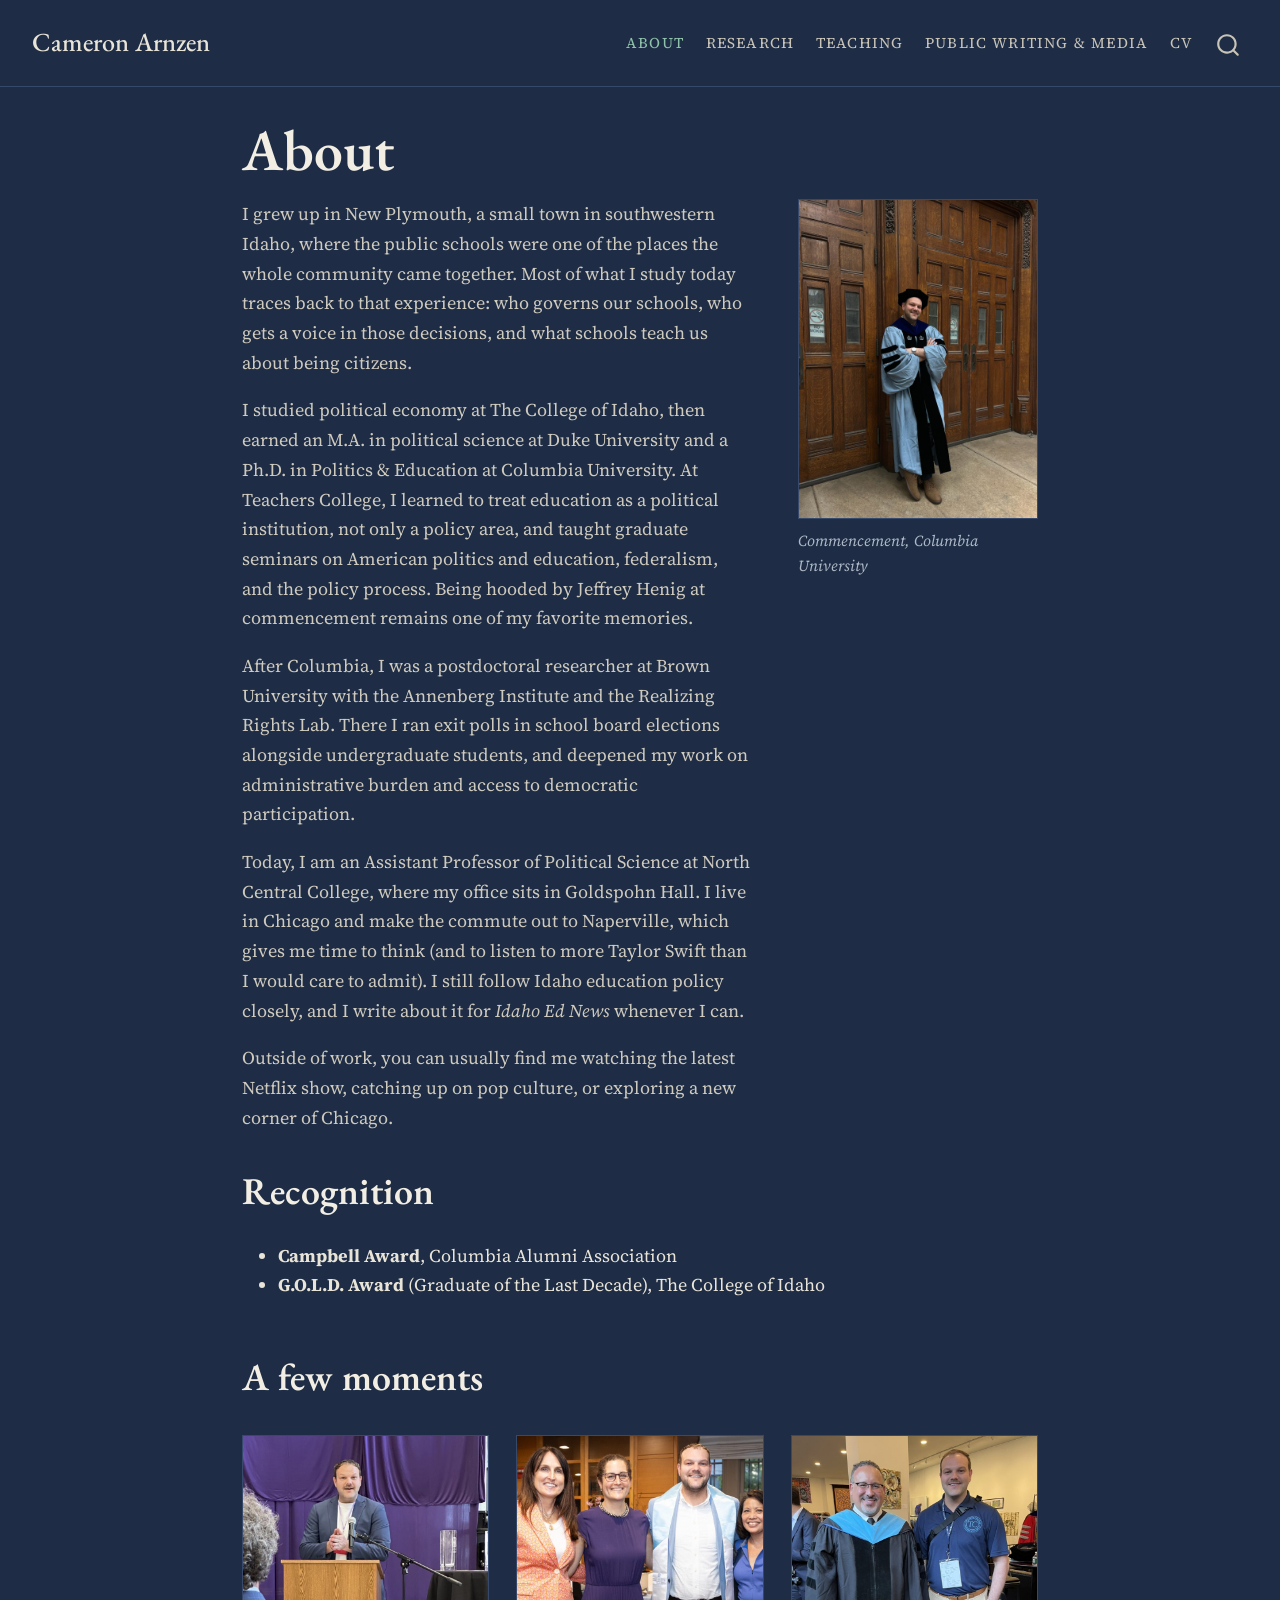
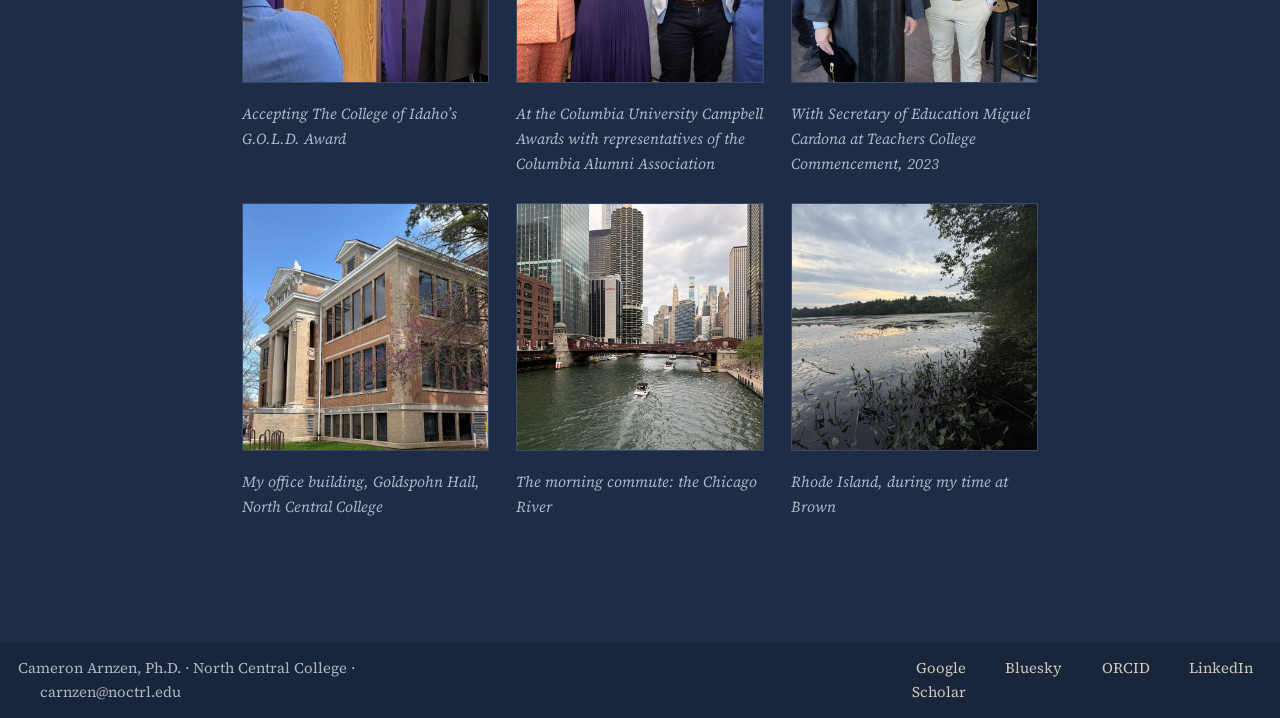
==== docs/about.html @ 1bf6b6a2 "Move photo update into place" ====
<!DOCTYPE html>
<html xmlns="http://www.w3.org/1999/xhtml" lang="en" xml:lang="en"><head>

<meta charset="utf-8">
<meta name="generator" content="quarto-1.10.20">

<meta name="viewport" content="width=device-width, initial-scale=1.0, user-scalable=yes">


<title>About – Cameron Arnzen</title>
<style>
/* Default styles provided by pandoc.
** See https://pandoc.org/MANUAL.html#variables-for-html for config info.
*/
span.smallcaps{font-variant: small-caps;}
div.columns{display: flex; gap: 1.5em;}
div.column{flex: auto;}
@media screen {
div.columns{gap: min(4vw, 1.5em);}
div.column{overflow-x: auto;}
}
div.hanging-indent{margin-left: 1.5em; text-indent: -1.5em;}
ul.task-list{list-style: none;}
ul.task-list li input[type="checkbox"] {
  width: 0.8em;
  margin: 0 0.8em 0.2em -1em; /* quarto-specific, see https://github.com/quarto-dev/quarto-cli/issues/4556 */ 
  vertical-align: middle;
}
</style>


<script src="site_libs/quarto-nav/quarto-nav.js"></script>
<script src="site_libs/quarto-nav/headroom.min.js"></script>
<script src="site_libs/clipboard/clipboard.min.js"></script>
<script src="site_libs/quarto-search/autocomplete.umd.js"></script>
<script src="site_libs/quarto-search/fuse.min.js"></script>
<script src="site_libs/quarto-search/quarto-search.js"></script>
<meta name="quarto:offset" content="./">
<link href="./images/headshot.jpg" rel="icon" type="image/jpeg">
<script src="site_libs/quarto-html/quarto.js" type="module"></script>
<script src="site_libs/quarto-html/tabsets/tabsets.js" type="module"></script>
<script src="site_libs/quarto-html/popper.min.js"></script>
<script src="site_libs/quarto-html/tippy.umd.min.js"></script>
<script src="site_libs/quarto-html/anchor.min.js"></script>
<link href="site_libs/quarto-html/tippy.css" rel="stylesheet">
<link href="site_libs/quarto-html/quarto-syntax-highlighting-dark-0ae969d3293726db143f6e9eb89af930.css" rel="stylesheet" id="quarto-text-highlighting-styles">
<script src="site_libs/bootstrap/bootstrap.min.js"></script>
<link href="site_libs/bootstrap/bootstrap-icons.css" rel="stylesheet">
<link href="site_libs/bootstrap/bootstrap-bcdbeab6be72b3ba2385ef0e47538c5f.min.css" rel="stylesheet" append-hash="true" id="quarto-bootstrap" data-mode="dark">
<script src="site_libs/quarto-contrib/glightbox/glightbox.min.js"></script>
<link href="site_libs/quarto-contrib/glightbox/glightbox.min.css" rel="stylesheet">
<link href="site_libs/quarto-contrib/glightbox/lightbox.css" rel="stylesheet">
<script id="quarto-search-options" type="application/json">{
  "location": "navbar",
  "copy-button": false,
  "collapse-after": 3,
  "panel-placement": "end",
  "type": "overlay",
  "limit": 50,
  "keyboard-shortcut": [
    "f",
    "/",
    "s"
  ],
  "show-item-context": false,
  "language": {
    "search-no-results-text": "No results",
    "search-matching-documents-text": "matching documents",
    "search-copy-link-title": "Copy link to search",
    "search-hide-matches-text": "Hide additional matches",
    "search-more-match-text": "more match in this document",
    "search-more-matches-text": "more matches in this document",
    "search-clear-button-title": "Clear",
    "search-text-placeholder": "",
    "search-detached-cancel-button-title": "Cancel",
    "search-submit-button-title": "Submit",
    "search-label": "Search"
  }
}</script>
<style>html{ scroll-behavior: smooth; }</style>


</head>

<body class="nav-fixed fullcontent quarto-light">

<div id="quarto-search-results"></div>
  <header id="quarto-header" class="headroom fixed-top">
    <nav class="navbar navbar-expand-lg " data-bs-theme="dark">
      <div class="navbar-container container-fluid">
      <div class="navbar-brand-container mx-auto">
    <a class="navbar-brand" href="./index.html">
    <span class="navbar-title">Cameron Arnzen</span>
    </a>
  </div>
            <div id="quarto-search" class="" title="Search"></div>
          <button class="navbar-toggler" type="button" data-bs-toggle="collapse" data-bs-target="#navbarCollapse" aria-controls="navbarCollapse" role="menu" aria-expanded="false" aria-label="Toggle navigation" onclick="if (window.quartoToggleHeadroom) { window.quartoToggleHeadroom(); }">
  <span class="navbar-toggler-icon"></span>
</button>
          <div class="collapse navbar-collapse" id="navbarCollapse">
            <ul class="navbar-nav navbar-nav-scroll ms-auto">
  <li class="nav-item">
    <a class="nav-link active" href="./about.html" aria-current="page"> 
<span class="menu-text">About</span></a>
  </li>  
  <li class="nav-item">
    <a class="nav-link" href="./research.html"> 
<span class="menu-text">Research</span></a>
  </li>  
  <li class="nav-item">
    <a class="nav-link" href="./teaching.html"> 
<span class="menu-text">Teaching</span></a>
  </li>  
  <li class="nav-item">
    <a class="nav-link" href="./media.html"> 
<span class="menu-text">Public Writing &amp; Media</span></a>
  </li>  
  <li class="nav-item">
    <a class="nav-link" href="./files/arnzen-cv.pdf" target="_blank"> 
<span class="menu-text">CV</span></a>
  </li>  
</ul>
          </div> <!-- /navcollapse -->
            <div class="quarto-navbar-tools">
</div>
      </div> <!-- /container-fluid -->
    </nav>
</header>
<!-- content -->
<div id="quarto-content" class="quarto-container page-columns page-rows-contents page-layout-article page-navbar">
<!-- sidebar -->
<!-- margin-sidebar -->
    
<!-- main -->
<main class="content" id="quarto-document-content">

<header id="title-block-header" class="quarto-title-block default">
<div class="quarto-title">
<h1 class="title">About</h1>
</div>



<div class="quarto-title-meta">

    
  
    
  </div>
  


</header>


<div class="split">
<div class="split-text">
<p>I grew up in New Plymouth, a small town in southwestern Idaho, where the public schools were one of the places the whole community came together. Most of what I study today traces back to that experience: who governs our schools, who gets a voice in those decisions, and what schools teach us about being citizens.</p>
<p>I studied political economy at The College of Idaho, then earned an M.A.&nbsp;in political science at Duke University and a Ph.D.&nbsp;in Politics &amp; Education at Columbia University. At Teachers College, I learned to treat education as a political institution, not only a policy area, and taught graduate seminars on American politics and education, federalism, and the policy process. Being hooded by Jeffrey Henig at commencement remains one of my favorite memories.</p>
<p>After Columbia, I was a postdoctoral researcher at Brown University with the Annenberg Institute and the Realizing Rights Lab. There I ran exit polls in school board elections alongside undergraduate students, and deepened my work on administrative burden and access to democratic participation.</p>
<p>Today, I am an Assistant Professor of Political Science at North Central College, where my office sits in Goldspohn Hall. I live in Chicago and make the commute out to Naperville, which gives me time to think (and to listen to more Taylor Swift than I would care to admit). I still follow Idaho education policy closely, and I write about it for <em>Idaho Ed News</em> whenever I can.</p>
<p>Outside of work, you can usually find me watching the latest Netflix show, catching up on pop culture, or exploring a new corner of Chicago.</p>
</div>
<div class="split-photo">
<div class="quarto-figure quarto-figure-center">
<figure class="figure">
<p><a href="images/regalia-doors.jpg" class="lightbox" data-gallery="about" title="Commencement, Columbia University"><img src="images/regalia-doors.jpg" class="img-fluid figure-img" alt="Cameron Arnzen in Columbia doctoral regalia in front of large wooden doors"></a></p>
<figcaption>Commencement, Columbia University</figcaption>
</figure>
</div>
</div>
</div>
<section id="recognition" class="level2">
<h2 class="anchored" data-anchor-id="recognition">Recognition</h2>
<ul>
<li><strong>Campbell Award</strong>, Columbia Alumni Association</li>
<li><strong>G.O.L.D. Award</strong> (Graduate of the Last Decade), The College of Idaho</li>
</ul>
</section>
<section id="a-few-moments" class="level2">
<h2 class="anchored" data-anchor-id="a-few-moments">A few moments</h2>
<div class="photo-row square">
<div class="quarto-figure quarto-figure-center">
<figure class="figure">
<p><a href="images/gold-award-speech.jpg" class="lightbox" data-gallery="about" title="Accepting The College of Idaho’s G.O.L.D. Award"><img src="images/gold-award-speech.jpg" class="img-fluid figure-img" alt="Cameron Arnzen speaking at a podium after receiving an alumni award"></a></p>
<figcaption>Accepting The College of Idaho’s G.O.L.D. Award</figcaption>
</figure>
</div>
<div class="quarto-figure quarto-figure-center">
<figure class="figure">
<p><a href="images/campbell-award.jpg" class="lightbox" data-gallery="about" title="At the Columbia University Campbell Awards with representatives of the Columbia Alumni Association"><img src="images/campbell-award.jpg" class="img-fluid figure-img" alt="Cameron Arnzen with three representatives of the Columbia Alumni Association"></a></p>
<figcaption>At the Columbia University Campbell Awards with representatives of the Columbia Alumni Association</figcaption>
</figure>
</div>
<div class="quarto-figure quarto-figure-center">
<figure class="figure">
<p><a href="images/cardona-2023.jpg" class="lightbox" data-gallery="about" title="With Secretary of Education Miguel Cardona at Teachers College Commencement, 2023"><img src="images/cardona-2023.jpg" class="img-fluid figure-img" alt="Cameron Arnzen with Secretary of Education Miguel Cardona"></a></p>
<figcaption>With Secretary of Education Miguel Cardona at Teachers College Commencement, 2023</figcaption>
</figure>
</div>
<div class="quarto-figure quarto-figure-center">
<figure class="figure">
<p><a href="images/goldspohn-hall.jpg" class="lightbox" data-gallery="about" title="My office building, Goldspohn Hall, North Central College"><img src="images/goldspohn-hall.jpg" class="img-fluid figure-img" alt="Goldspohn Hall at North Central College"></a></p>
<figcaption>My office building, Goldspohn Hall, North Central College</figcaption>
</figure>
</div>
<div class="quarto-figure quarto-figure-center">
<figure class="figure">
<p><a href="images/chicago.jpg" class="lightbox" data-gallery="about" title="The morning commute: the Chicago River"><img src="images/chicago.jpg" class="img-fluid figure-img" alt="The Chicago River and downtown skyline"></a></p>
<figcaption>The morning commute: the Chicago River</figcaption>
</figure>
</div>
<div class="quarto-figure quarto-figure-center">
<figure class="figure">
<p><a href="images/rhode-island.jpg" class="lightbox" data-gallery="about" title="Rhode Island, during my time at Brown"><img src="images/rhode-island.jpg" class="img-fluid figure-img" alt="A quiet lake in Rhode Island at dusk"></a></p>
<figcaption>Rhode Island, during my time at Brown</figcaption>
</figure>
</div>
</div>


</section>

</main> <!-- /main -->
<script id="quarto-html-after-body" type="application/javascript">
  window.document.addEventListener("DOMContentLoaded", function (event) {
    const icon = "";
    const anchorJS = new window.AnchorJS();
    anchorJS.options = {
      placement: 'right',
      icon: icon
    };
    anchorJS.add('.anchored');
    const isCodeAnnotation = (el) => {
      for (const clz of el.classList) {
        if (clz.startsWith('code-annotation-')) {                     
          return true;
        }
      }
      return false;
    }
    const onCopySuccess = function(e) {
      // button target
      const button = e.trigger;
      // don't keep focus
      button.blur();
      // flash "checked"
      button.classList.add('code-copy-button-checked');
      var currentTitle = button.getAttribute("title");
      button.setAttribute("title", "Copied!");
      let tooltip;
      if (window.bootstrap) {
        button.setAttribute("data-bs-toggle", "tooltip");
        button.setAttribute("data-bs-placement", "left");
        button.setAttribute("data-bs-title", "Copied!");
        tooltip = new bootstrap.Tooltip(button, 
          { trigger: "manual", 
            customClass: "code-copy-button-tooltip",
            offset: [0, -8]});
        tooltip.show();    
      }
      setTimeout(function() {
        if (tooltip) {
          tooltip.hide();
          button.removeAttribute("data-bs-title");
          button.removeAttribute("data-bs-toggle");
          button.removeAttribute("data-bs-placement");
        }
        button.setAttribute("title", currentTitle);
        button.classList.remove('code-copy-button-checked');
      }, 1000);
      // clear code selection
      e.clearSelection();
    }
    const getTextToCopy = function(trigger) {
      const outerScaffold = trigger.parentElement.cloneNode(true);
      const codeEl = outerScaffold.querySelector('code');
      for (const childEl of codeEl.children) {
        if (isCodeAnnotation(childEl)) {
          childEl.remove();
        }
      }
      return codeEl.innerText;
    }
    const clipboard = new window.ClipboardJS('.code-copy-button:not([data-in-quarto-modal])', {
      text: getTextToCopy
    });
    clipboard.on('success', onCopySuccess);
    if (window.document.getElementById('quarto-embedded-source-code-modal')) {
      const clipboardModal = new window.ClipboardJS('.code-copy-button[data-in-quarto-modal]', {
        text: getTextToCopy,
        container: window.document.getElementById('quarto-embedded-source-code-modal')
      });
      clipboardModal.on('success', onCopySuccess);
    }
      var localhostRegex = new RegExp(/^(?:http|https):\/\/localhost\:?[0-9]*\//);
      var mailtoRegex = new RegExp(/^mailto:/);
        var filterRegex = new RegExp("https:\/\/www\.cameronarnzen\.com");
      var isInternal = (href) => {
          return filterRegex.test(href) || localhostRegex.test(href) || mailtoRegex.test(href);
      }
      // Inspect non-navigation links and adorn them if external
     var links = window.document.querySelectorAll('a[href]:not(.nav-link):not(.navbar-brand):not(.toc-action):not(.sidebar-link):not(.sidebar-item-toggle):not(.pagination-link):not(.no-external):not([aria-hidden]):not(.dropdown-item):not(.quarto-navigation-tool):not(.about-link)');
      for (var i=0; i<links.length; i++) {
        const link = links[i];
        if (!isInternal(link.href)) {
          // undo the damage that might have been done by quarto-nav.js in the case of
          // links that we want to consider external
          if (link.dataset.originalHref !== undefined) {
            link.href = link.dataset.originalHref;
          }
            // target, if specified
            link.setAttribute("target", "_blank");
            if (link.getAttribute("rel") === null) {
              link.setAttribute("rel", "noopener");
            }
        }
      }
    function tippyHover(el, contentFn, onTriggerFn, onUntriggerFn) {
      const config = {
        allowHTML: true,
        maxWidth: 500,
        delay: 100,
        arrow: false,
        appendTo: function(el) {
            return el.parentElement;
        },
        interactive: true,
        interactiveBorder: 10,
        theme: 'quarto',
        placement: 'bottom-start',
      };
      if (contentFn) {
        config.content = contentFn;
      }
      if (onTriggerFn) {
        config.onTrigger = onTriggerFn;
      }
      if (onUntriggerFn) {
        config.onUntrigger = onUntriggerFn;
      }
      window.tippy(el, config); 
    }
    const noterefs = window.document.querySelectorAll('a[role="doc-noteref"]');
    for (var i=0; i<noterefs.length; i++) {
      const ref = noterefs[i];
      tippyHover(ref, function() {
        // use id or data attribute instead here
        let href = ref.getAttribute('data-footnote-href') || ref.getAttribute('href');
        try { href = new URL(href).hash; } catch {}
        const id = href.replace(/^#\/?/, "");
        const note = window.document.getElementById(id);
        if (note) {
          return note.innerHTML;
        } else {
          return "";
        }
      });
    }
    const xrefs = window.document.querySelectorAll('a.quarto-xref');
    const processXRef = (id, note) => {
      // Strip column container classes
      const stripColumnClz = (el) => {
        el.classList.remove("page-full", "page-columns");
        if (el.children) {
          for (const child of el.children) {
            stripColumnClz(child);
          }
        }
      }
      stripColumnClz(note)
      if (id === null || id.startsWith('sec-')) {
        // Special case sections, only their first couple elements
        const container = document.createElement("div");
        if (note.children && note.children.length > 2) {
          container.appendChild(note.children[0].cloneNode(true));
          for (let i = 1; i < note.children.length; i++) {
            const child = note.children[i];
            if (child.tagName === "P" && child.innerText === "") {
              continue;
            } else {
              container.appendChild(child.cloneNode(true));
              break;
            }
          }
          if (window.Quarto?.typesetMath) {
            window.Quarto.typesetMath(container);
          }
          return container.innerHTML
        } else {
          if (window.Quarto?.typesetMath) {
            window.Quarto.typesetMath(note);
          }
          return note.innerHTML;
        }
      } else {
        // Remove any anchor links if they are present
        const anchorLink = note.querySelector('a.anchorjs-link');
        if (anchorLink) {
          anchorLink.remove();
        }
        if (window.Quarto?.typesetMath) {
          window.Quarto.typesetMath(note);
        }
        if (note.classList.contains("callout")) {
          return note.outerHTML;
        } else {
          return note.innerHTML;
        }
      }
    }
    for (var i=0; i<xrefs.length; i++) {
      const xref = xrefs[i];
      tippyHover(xref, undefined, function(instance) {
        instance.disable();
        let url = xref.getAttribute('href');
        let hash = undefined; 
        if (url.startsWith('#')) {
          hash = url;
        } else {
          try { hash = new URL(url).hash; } catch {}
        }
        if (hash) {
          const id = hash.replace(/^#\/?/, "");
          const note = window.document.getElementById(id);
          if (note !== null) {
            try {
              const html = processXRef(id, note.cloneNode(true));
              instance.setContent(html);
            } finally {
              instance.enable();
              instance.show();
            }
          } else {
            // See if we can fetch this
            fetch(url.split('#')[0])
            .then(res => res.text())
            .then(html => {
              const parser = new DOMParser();
              const htmlDoc = parser.parseFromString(html, "text/html");
              const note = htmlDoc.getElementById(id);
              if (note !== null) {
                const html = processXRef(id, note);
                instance.setContent(html);
              } 
            }).finally(() => {
              instance.enable();
              instance.show();
            });
          }
        } else {
          // See if we can fetch a full url (with no hash to target)
          // This is a special case and we should probably do some content thinning / targeting
          fetch(url)
          .then(res => res.text())
          .then(html => {
            const parser = new DOMParser();
            const htmlDoc = parser.parseFromString(html, "text/html");
            const note = htmlDoc.querySelector('main.content');
            if (note !== null) {
              // This should only happen for chapter cross references
              // (since there is no id in the URL)
              // remove the first header
              if (note.children.length > 0 && note.children[0].tagName === "HEADER") {
                note.children[0].remove();
              }
              const html = processXRef(null, note);
              instance.setContent(html);
            } 
          }).finally(() => {
            instance.enable();
            instance.show();
          });
        }
      }, function(instance) {
      });
    }
        let selectedAnnoteEl;
        const selectorForAnnotation = ( cell, annotation) => {
          let cellAttr = 'data-code-cell="' + cell + '"';
          let lineAttr = 'data-code-annotation="' +  annotation + '"';
          const selector = 'span[' + cellAttr + '][' + lineAttr + ']';
          return selector;
        }
        const selectCodeLines = (annoteEl) => {
          const doc = window.document;
          const targetCell = annoteEl.getAttribute("data-target-cell");
          const targetAnnotation = annoteEl.getAttribute("data-target-annotation");
          const annoteSpan = window.document.querySelector(selectorForAnnotation(targetCell, targetAnnotation));
          const lines = annoteSpan.getAttribute("data-code-lines").split(",");
          const lineIds = lines.map((line) => {
            return targetCell + "-" + line;
          })
          let top = null;
          let height = null;
          let parent = null;
          if (lineIds.length > 0) {
              //compute the position of the single el (top and bottom and make a div)
              const el = window.document.getElementById(lineIds[0]);
              top = el.offsetTop;
              height = el.offsetHeight;
              parent = el.parentElement.parentElement;
            if (lineIds.length > 1) {
              const lastEl = window.document.getElementById(lineIds[lineIds.length - 1]);
              const bottom = lastEl.offsetTop + lastEl.offsetHeight;
              height = bottom - top;
            }
            if (top !== null && height !== null && parent !== null) {
              // cook up a div (if necessary) and position it 
              let div = window.document.getElementById("code-annotation-line-highlight");
              if (div === null) {
                div = window.document.createElement("div");
                div.setAttribute("id", "code-annotation-line-highlight");
                div.style.position = 'absolute';
                parent.appendChild(div);
              }
              div.style.top = top - 2 + "px";
              div.style.height = height + 4 + "px";
              div.style.left = 0;
              let gutterDiv = window.document.getElementById("code-annotation-line-highlight-gutter");
              if (gutterDiv === null) {
                gutterDiv = window.document.createElement("div");
                gutterDiv.setAttribute("id", "code-annotation-line-highlight-gutter");
                gutterDiv.style.position = 'absolute';
                const codeCell = window.document.getElementById(targetCell);
                const gutter = codeCell.querySelector('.code-annotation-gutter');
                gutter.appendChild(gutterDiv);
              }
              gutterDiv.style.top = top - 2 + "px";
              gutterDiv.style.height = height + 4 + "px";
            }
            selectedAnnoteEl = annoteEl;
          }
        };
        const unselectCodeLines = () => {
          const elementsIds = ["code-annotation-line-highlight", "code-annotation-line-highlight-gutter"];
          elementsIds.forEach((elId) => {
            const div = window.document.getElementById(elId);
            if (div) {
              div.remove();
            }
          });
          selectedAnnoteEl = undefined;
        };
          // Handle positioning of the toggle
      window.addEventListener(
        "resize",
        throttle(() => {
          elRect = undefined;
          if (selectedAnnoteEl) {
            selectCodeLines(selectedAnnoteEl);
          }
        }, 10)
      );
      function throttle(fn, ms) {
      let throttle = false;
      let timer;
        return (...args) => {
          if(!throttle) { // first call gets through
              fn.apply(this, args);
              throttle = true;
          } else { // all the others get throttled
              if(timer) clearTimeout(timer); // cancel #2
              timer = setTimeout(() => {
                fn.apply(this, args);
                timer = throttle = false;
              }, ms);
          }
        };
      }
        // Attach click handler to the DT
        const annoteDls = window.document.querySelectorAll('dt[data-target-cell]');
        for (const annoteDlNode of annoteDls) {
          annoteDlNode.addEventListener('click', (event) => {
            const clickedEl = event.target;
            if (clickedEl !== selectedAnnoteEl) {
              unselectCodeLines();
              const activeEl = window.document.querySelector('dt[data-target-cell].code-annotation-active');
              if (activeEl) {
                activeEl.classList.remove('code-annotation-active');
              }
              selectCodeLines(clickedEl);
              clickedEl.classList.add('code-annotation-active');
            } else {
              // Unselect the line
              unselectCodeLines();
              clickedEl.classList.remove('code-annotation-active');
            }
          });
        }
    const findCites = (el) => {
      const parentEl = el.parentElement;
      if (parentEl) {
        const cites = parentEl.dataset.cites;
        if (cites) {
          return {
            el,
            cites: cites.split(' ')
          };
        } else {
          return findCites(el.parentElement)
        }
      } else {
        return undefined;
      }
    };
    var bibliorefs = window.document.querySelectorAll('a[role="doc-biblioref"]');
    for (var i=0; i<bibliorefs.length; i++) {
      const ref = bibliorefs[i];
      const citeInfo = findCites(ref);
      if (citeInfo) {
        tippyHover(citeInfo.el, function() {
          var popup = window.document.createElement('div');
          citeInfo.cites.forEach(function(cite) {
            var citeDiv = window.document.createElement('div');
            citeDiv.classList.add('hanging-indent');
            citeDiv.classList.add('csl-entry');
            var biblioDiv = window.document.getElementById('ref-' + cite);
            if (biblioDiv) {
              citeDiv.innerHTML = biblioDiv.innerHTML;
            }
            popup.appendChild(citeDiv);
          });
          return popup.innerHTML;
        });
      }
    }
  });
  </script>
</div> <!-- /content -->
<footer class="footer">
  <div class="nav-footer">
    <div class="nav-footer-left">
<p>Cameron Arnzen, Ph.D.&nbsp;· North Central College · <a href="mailto:carnzen@noctrl.edu">carnzen@noctrl.edu</a></p>
</div>   
    <div class="nav-footer-center">
      &nbsp;
    </div>
    <div class="nav-footer-right">
      <ul class="footer-items list-unstyled">
    <li class="nav-item">
    <a class="nav-link" href="https://scholar.google.com/citations?user=Y6XLwqYAAAAJ&amp;hl=en">
<p>Google Scholar</p>
</a>
  </li>  
    <li class="nav-item">
    <a class="nav-link" href="https://bsky.app/profile/camarnzen.bsky.social">
<p>Bluesky</p>
</a>
  </li>  
    <li class="nav-item">
    <a class="nav-link" href="https://orcid.org/0000-0001-9076-2655">
<p>ORCID</p>
</a>
  </li>  
    <li class="nav-item">
    <a class="nav-link" href="https://www.linkedin.com/in/cameron-arnzen/">
<p>LinkedIn</p>
</a>
  </li>  
</ul>
    </div>
  </div>
</footer>
<script>var lightboxQuarto = GLightbox({"closeEffect":"zoom","descPosition":"bottom","loop":false,"openEffect":"zoom","selector":".lightbox"});
(function() {
  let previousOnload = window.onload;
  window.onload = () => {
    if (previousOnload) {
      previousOnload();
    }
    lightboxQuarto.on('slide_before_load', (data) => {
      const { slideIndex, slideNode, slideConfig, player, trigger } = data;
      const href = trigger.getAttribute('href');
      if (href !== null) {
        const imgEl = window.document.querySelector(`a[href="${href}"] img`);
        if (imgEl !== null) {
          const srcAttr = imgEl.getAttribute("src");
          if (srcAttr && srcAttr.startsWith("data:")) {
            slideConfig.href = srcAttr;
          }
        }
      } 
    });
  
    lightboxQuarto.on('slide_after_load', (data) => {
      const { slideIndex, slideNode, slideConfig, player, trigger } = data;
      if (window.Quarto?.typesetMath) {
        window.Quarto.typesetMath(slideNode);
      }
    });
  
  };
  
})();
          </script>




<script src="site_libs/quarto-html/zenscroll-min.js"></script>
</body></html>
---- docs/site_libs/quarto-html/tippy.css ----
.tippy-box[data-animation=fade][data-state=hidden]{opacity:0}[data-tippy-root]{max-width:calc(100vw - 10px)}.tippy-box{position:relative;background-color:#333;color:#fff;border-radius:4px;font-size:14px;line-height:1.4;white-space:normal;outline:0;transition-property:transform,visibility,opacity}.tippy-box[data-placement^=top]>.tippy-arrow{bottom:0}.tippy-box[data-placement^=top]>.tippy-arrow:before{bottom:-7px;left:0;border-width:8px 8px 0;border-top-color:initial;transform-origin:center top}.tippy-box[data-placement^=bottom]>.tippy-arrow{top:0}.tippy-box[data-placement^=bottom]>.tippy-arrow:before{top:-7px;left:0;border-width:0 8px 8px;border-bottom-color:initial;transform-origin:center bottom}.tippy-box[data-placement^=left]>.tippy-arrow{right:0}.tippy-box[data-placement^=left]>.tippy-arrow:before{border-width:8px 0 8px 8px;border-left-color:initial;right:-7px;transform-origin:center left}.tippy-box[data-placement^=right]>.tippy-arrow{left:0}.tippy-box[data-placement^=right]>.tippy-arrow:before{left:-7px;border-width:8px 8px 8px 0;border-right-color:initial;transform-origin:center right}.tippy-box[data-inertia][data-state=visible]{transition-timing-function:cubic-bezier(.54,1.5,.38,1.11)}.tippy-arrow{width:16px;height:16px;color:#333}.tippy-arrow:before{content:"";position:absolute;border-color:transparent;border-style:solid}.tippy-content{position:relative;padding:5px 9px;z-index:1}
---- docs/site_libs/quarto-html/quarto-syntax-highlighting-dark-0ae969d3293726db143f6e9eb89af930.css ----
/* quarto syntax highlight colors */
:root {
  --quarto-hl-al-color: #f07178;
  --quarto-hl-an-color: #d4d0ab;
  --quarto-hl-at-color: #00e0e0;
  --quarto-hl-bn-color: #d4d0ab;
  --quarto-hl-bu-color: #abe338;
  --quarto-hl-ch-color: #abe338;
  --quarto-hl-co-color: #f8f8f2;
  --quarto-hl-cv-color: #ffd700;
  --quarto-hl-cn-color: #ffd700;
  --quarto-hl-cf-color: #ffa07a;
  --quarto-hl-dt-color: #ffa07a;
  --quarto-hl-dv-color: #d4d0ab;
  --quarto-hl-do-color: #f8f8f2;
  --quarto-hl-er-color: #f07178;
  --quarto-hl-ex-color: #00e0e0;
  --quarto-hl-fl-color: #d4d0ab;
  --quarto-hl-fu-color: #ffa07a;
  --quarto-hl-im-color: #abe338;
  --quarto-hl-in-color: #d4d0ab;
  --quarto-hl-kw-color: #ffa07a;
  --quarto-hl-op-color: #ffa07a;
  --quarto-hl-ot-color: #00e0e0;
  --quarto-hl-pp-color: #dcc6e0;
  --quarto-hl-re-color: #00e0e0;
  --quarto-hl-sc-color: #abe338;
  --quarto-hl-ss-color: #abe338;
  --quarto-hl-st-color: #abe338;
  --quarto-hl-va-color: #00e0e0;
  --quarto-hl-vs-color: #abe338;
  --quarto-hl-wa-color: #dcc6e0;
}

/* other quarto variables */
:root {
  --quarto-font-monospace: SFMono-Regular, Menlo, Monaco, Consolas, "Liberation Mono", "Courier New", monospace;
}

/* syntax highlight based on Pandoc's rules */
pre > code.sourceCode > span {
  color: #f8f8f2;
}

code.sourceCode > span {
  color: #f8f8f2;
}

div.sourceCode,
div.sourceCode pre.sourceCode {
  color: #f8f8f2;
}

/* Normal */
code span {
  color: #f8f8f2;
}

/* Alert */
code span.al {
  color: #f07178;
}

/* Annotation */
code span.an {
  color: #d4d0ab;
}

/* Attribute */
code span.at {
  color: #00e0e0;
}

/* BaseN */
code span.bn {
  color: #d4d0ab;
}

/* BuiltIn */
code span.bu {
  color: #abe338;
}

/* ControlFlow */
code span.cf {
  font-weight: bold;
  color: #ffa07a;
}

/* Char */
code span.ch {
  color: #abe338;
}

/* Constant */
code span.cn {
  color: #ffd700;
}

/* Comment */
code span.co {
  font-style: italic;
  color: #f8f8f2;
}

/* CommentVar */
code span.cv {
  color: #ffd700;
}

/* Documentation */
code span.do {
  color: #f8f8f2;
}

/* DataType */
code span.dt {
  color: #ffa07a;
}

/* DecVal */
code span.dv {
  color: #d4d0ab;
}

/* Error */
code span.er {
  color: #f07178;
  text-decoration: underline;
}

/* Extension */
code span.ex {
  font-weight: bold;
  color: #00e0e0;
}

/* Float */
code span.fl {
  color: #d4d0ab;
}

/* Function */
code span.fu {
  color: #ffa07a;
}

/* Import */
code span.im {
  color: #abe338;
}

/* Information */
code span.in {
  color: #d4d0ab;
}

/* Keyword */
code span.kw {
  font-weight: bold;
  color: #ffa07a;
}

/* Operator */
code span.op {
  color: #ffa07a;
}

/* Other */
code span.ot {
  color: #00e0e0;
}

/* Preprocessor */
code span.pp {
  color: #dcc6e0;
}

/* RegionMarker */
code span.re {
  background-color: #f8f8f2;
  color: #00e0e0;
}

/* SpecialChar */
code span.sc {
  color: #abe338;
}

/* SpecialString */
code span.ss {
  color: #abe338;
}

/* String */
code span.st {
  color: #abe338;
}

/* Variable */
code span.va {
  color: #00e0e0;
}

/* VerbatimString */
code span.vs {
  color: #abe338;
}

/* Warning */
code span.wa {
  color: #dcc6e0;
}

.prevent-inlining {
  content: "</";
}

/*# sourceMappingURL=84910969ad8899fa0525f9d276a92ad7.css.map */
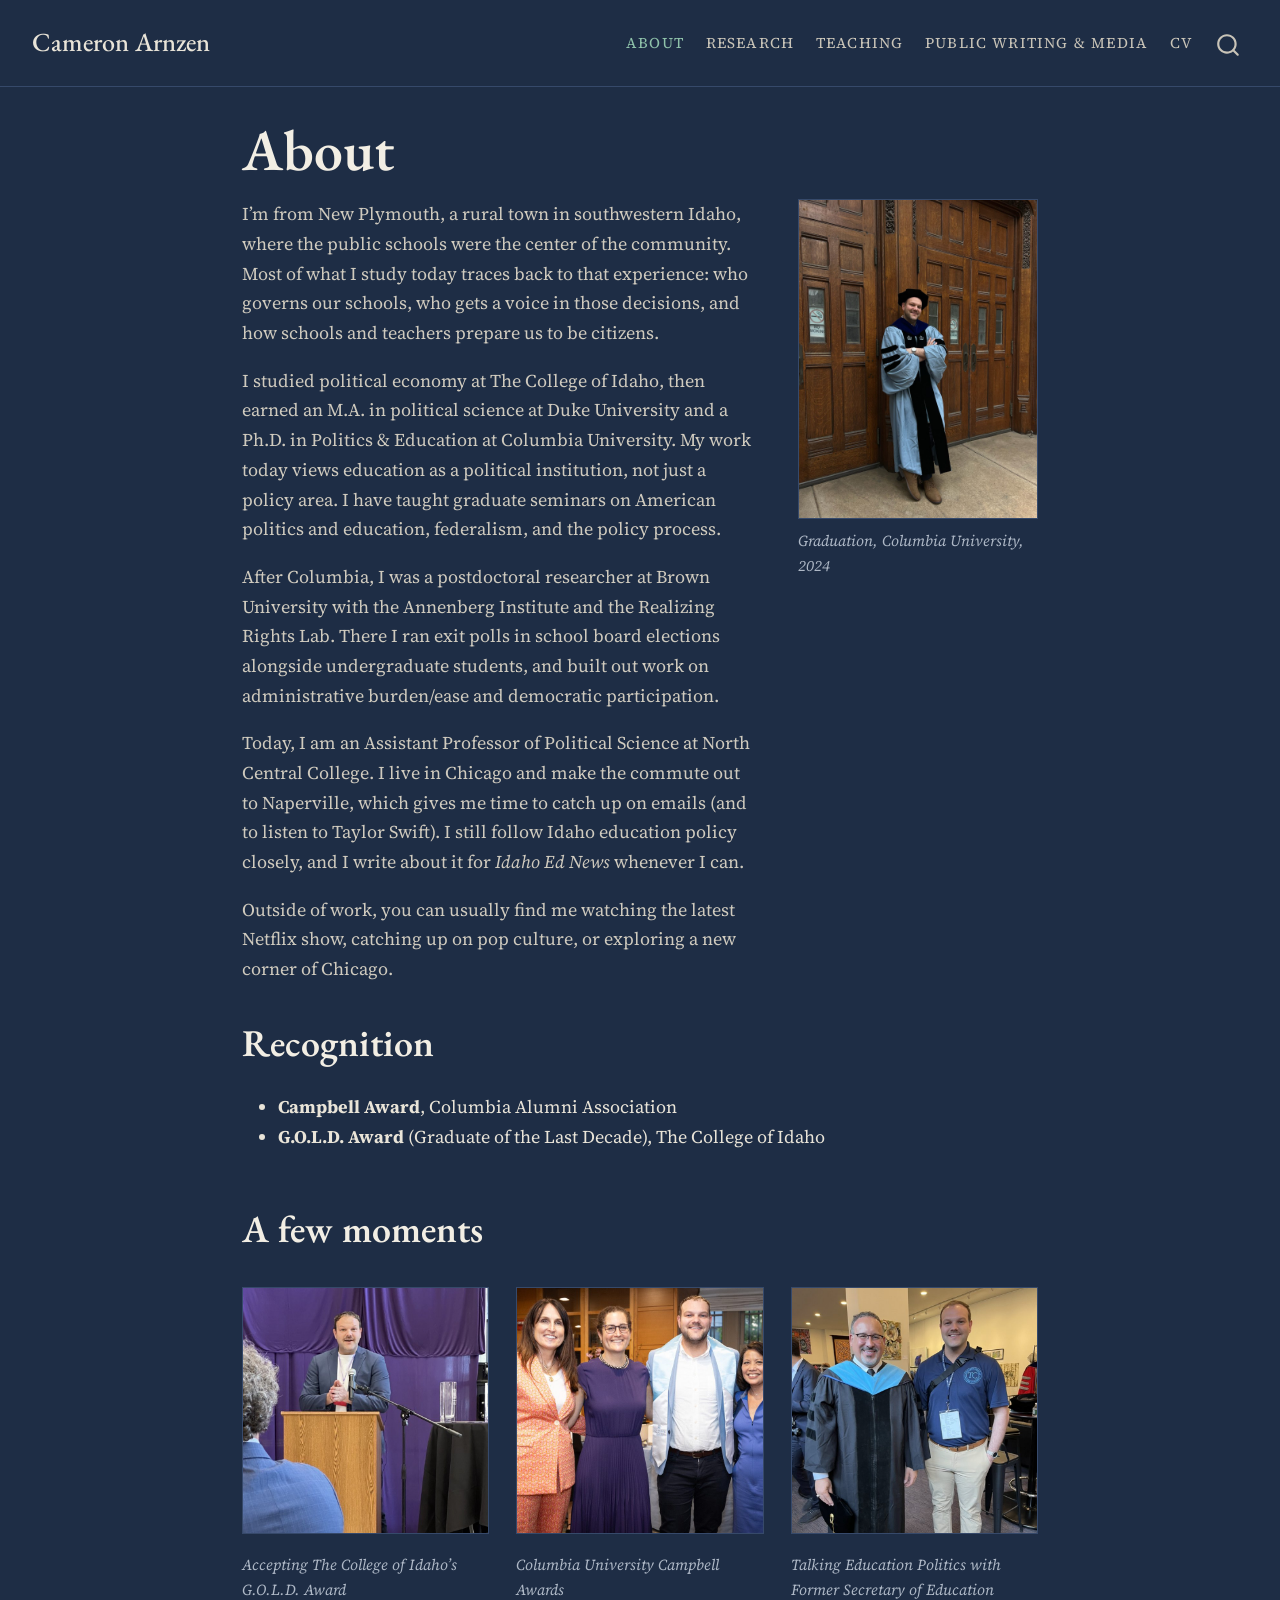
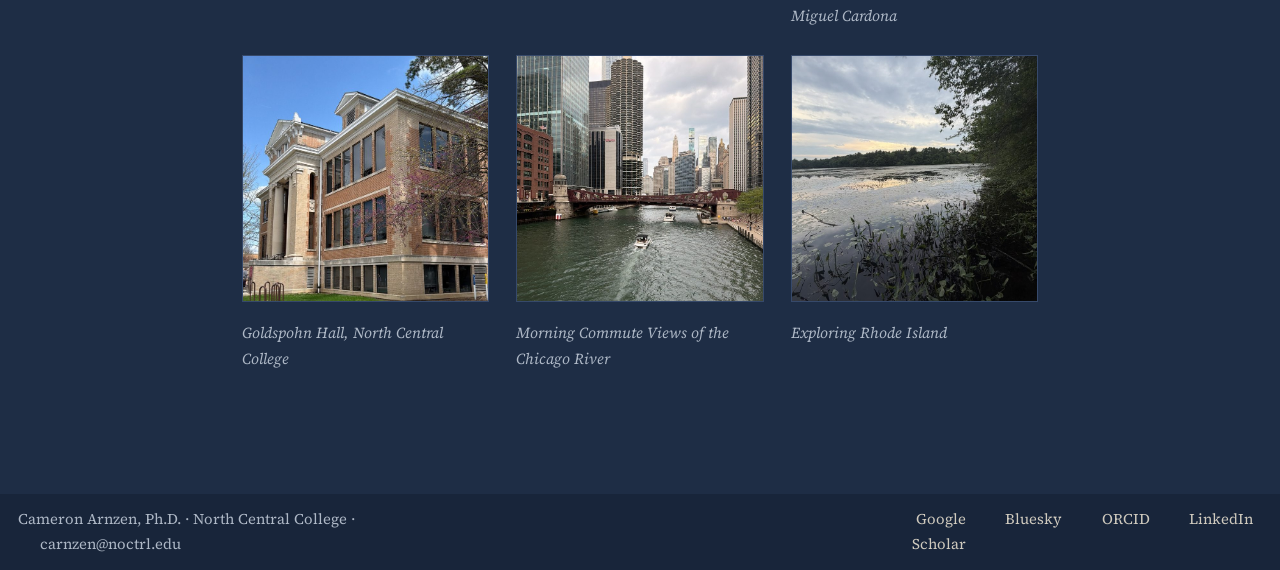
==== commit bd23b32a: "Update from CV; add talks and reports" ====
--- a/docs/about.html
+++ b/docs/about.html
@@ -46,7 +46,7 @@
 <link href="site_libs/quarto-html/quarto-syntax-highlighting-dark-0ae969d3293726db143f6e9eb89af930.css" rel="stylesheet" id="quarto-text-highlighting-styles">
 <script src="site_libs/bootstrap/bootstrap.min.js"></script>
 <link href="site_libs/bootstrap/bootstrap-icons.css" rel="stylesheet">
-<link href="site_libs/bootstrap/bootstrap-bcdbeab6be72b3ba2385ef0e47538c5f.min.css" rel="stylesheet" append-hash="true" id="quarto-bootstrap" data-mode="dark">
+<link href="site_libs/bootstrap/bootstrap-fa60f67ae503ca3a6656053df5462b7f.min.css" rel="stylesheet" append-hash="true" id="quarto-bootstrap" data-mode="dark">
 <script src="site_libs/quarto-contrib/glightbox/glightbox.min.js"></script>
 <link href="site_libs/quarto-contrib/glightbox/glightbox.min.css" rel="stylesheet">
 <link href="site_libs/quarto-contrib/glightbox/lightbox.css" rel="stylesheet">
@@ -155,17 +155,17 @@
 
 <div class="split">
 <div class="split-text">
-<p>I grew up in New Plymouth, a small town in southwestern Idaho, where the public schools were one of the places the whole community came together. Most of what I study today traces back to that experience: who governs our schools, who gets a voice in those decisions, and what schools teach us about being citizens.</p>
-<p>I studied political economy at The College of Idaho, then earned an M.A.&nbsp;in political science at Duke University and a Ph.D.&nbsp;in Politics &amp; Education at Columbia University. At Teachers College, I learned to treat education as a political institution, not only a policy area, and taught graduate seminars on American politics and education, federalism, and the policy process. Being hooded by Jeffrey Henig at commencement remains one of my favorite memories.</p>
-<p>After Columbia, I was a postdoctoral researcher at Brown University with the Annenberg Institute and the Realizing Rights Lab. There I ran exit polls in school board elections alongside undergraduate students, and deepened my work on administrative burden and access to democratic participation.</p>
-<p>Today, I am an Assistant Professor of Political Science at North Central College, where my office sits in Goldspohn Hall. I live in Chicago and make the commute out to Naperville, which gives me time to think (and to listen to more Taylor Swift than I would care to admit). I still follow Idaho education policy closely, and I write about it for <em>Idaho Ed News</em> whenever I can.</p>
+<p>I’m from New Plymouth, a rural town in southwestern Idaho, where the public schools were the center of the community. Most of what I study today traces back to that experience: who governs our schools, who gets a voice in those decisions, and how schools and teachers prepare us to be citizens.</p>
+<p>I studied political economy at The College of Idaho, then earned an M.A.&nbsp;in political science at Duke University and a Ph.D.&nbsp;in Politics &amp; Education at Columbia University. My work today views education as a political institution, not just a policy area. I have taught graduate seminars on American politics and education, federalism, and the policy process.</p>
+<p>After Columbia, I was a postdoctoral researcher at Brown University with the Annenberg Institute and the Realizing Rights Lab. There I ran exit polls in school board elections alongside undergraduate students, and built out work on administrative burden/ease and democratic participation.</p>
+<p>Today, I am an Assistant Professor of Political Science at North Central College. I live in Chicago and make the commute out to Naperville, which gives me time to catch up on emails (and to listen to Taylor Swift). I still follow Idaho education policy closely, and I write about it for <em>Idaho Ed News</em> whenever I can.</p>
 <p>Outside of work, you can usually find me watching the latest Netflix show, catching up on pop culture, or exploring a new corner of Chicago.</p>
 </div>
 <div class="split-photo">
 <div class="quarto-figure quarto-figure-center">
 <figure class="figure">
-<p><a href="images/regalia-doors.jpg" class="lightbox" data-gallery="about" title="Commencement, Columbia University"><img src="images/regalia-doors.jpg" class="img-fluid figure-img" alt="Cameron Arnzen in Columbia doctoral regalia in front of large wooden doors"></a></p>
-<figcaption>Commencement, Columbia University</figcaption>
+<p><a href="images/regalia-doors.jpg" class="lightbox" data-gallery="about" title="Graduation, Columbia University, 2024"><img src="images/regalia-doors.jpg" class="img-fluid figure-img" alt="Cameron Arnzen in Columbia doctoral regalia in front of large wooden doors"></a></p>
+<figcaption>Graduation, Columbia University, 2024</figcaption>
 </figure>
 </div>
 </div>
@@ -188,32 +188,32 @@
 </div>
 <div class="quarto-figure quarto-figure-center">
 <figure class="figure">
-<p><a href="images/campbell-award.jpg" class="lightbox" data-gallery="about" title="At the Columbia University Campbell Awards with representatives of the Columbia Alumni Association"><img src="images/campbell-award.jpg" class="img-fluid figure-img" alt="Cameron Arnzen with three representatives of the Columbia Alumni Association"></a></p>
-<figcaption>At the Columbia University Campbell Awards with representatives of the Columbia Alumni Association</figcaption>
+<p><a href="images/campbell-award.jpg" class="lightbox" data-gallery="about" title="Columbia University Campbell Awards"><img src="images/campbell-award.jpg" class="img-fluid figure-img" alt="Cameron Arnzen with three representatives of the Columbia Alumni Association"></a></p>
+<figcaption>Columbia University Campbell Awards</figcaption>
 </figure>
 </div>
 <div class="quarto-figure quarto-figure-center">
 <figure class="figure">
-<p><a href="images/cardona-2023.jpg" class="lightbox" data-gallery="about" title="With Secretary of Education Miguel Cardona at Teachers College Commencement, 2023"><img src="images/cardona-2023.jpg" class="img-fluid figure-img" alt="Cameron Arnzen with Secretary of Education Miguel Cardona"></a></p>
-<figcaption>With Secretary of Education Miguel Cardona at Teachers College Commencement, 2023</figcaption>
+<p><a href="images/cardona-2023.jpg" class="lightbox" data-gallery="about" title="Talking Education Politics with Former Secretary of Education Miguel Cardona"><img src="images/cardona-2023.jpg" class="img-fluid figure-img" alt="Cameron Arnzen with Secretary of Education Miguel Cardona"></a></p>
+<figcaption>Talking Education Politics with Former Secretary of Education Miguel Cardona</figcaption>
 </figure>
 </div>
 <div class="quarto-figure quarto-figure-center">
 <figure class="figure">
-<p><a href="images/goldspohn-hall.jpg" class="lightbox" data-gallery="about" title="My office building, Goldspohn Hall, North Central College"><img src="images/goldspohn-hall.jpg" class="img-fluid figure-img" alt="Goldspohn Hall at North Central College"></a></p>
-<figcaption>My office building, Goldspohn Hall, North Central College</figcaption>
+<p><a href="images/goldspohn-hall.jpg" class="lightbox" data-gallery="about" title="Goldspohn Hall, North Central College"><img src="images/goldspohn-hall.jpg" class="img-fluid figure-img" alt="Goldspohn Hall at North Central College"></a></p>
+<figcaption>Goldspohn Hall, North Central College</figcaption>
 </figure>
 </div>
 <div class="quarto-figure quarto-figure-center">
 <figure class="figure">
-<p><a href="images/chicago.jpg" class="lightbox" data-gallery="about" title="The morning commute: the Chicago River"><img src="images/chicago.jpg" class="img-fluid figure-img" alt="The Chicago River and downtown skyline"></a></p>
-<figcaption>The morning commute: the Chicago River</figcaption>
+<p><a href="images/chicago.jpg" class="lightbox" data-gallery="about" title="Morning Commute Views of the Chicago River"><img src="images/chicago.jpg" class="img-fluid figure-img" alt="The Chicago River and downtown skyline"></a></p>
+<figcaption>Morning Commute Views of the Chicago River</figcaption>
 </figure>
 </div>
 <div class="quarto-figure quarto-figure-center">
 <figure class="figure">
-<p><a href="images/rhode-island.jpg" class="lightbox" data-gallery="about" title="Rhode Island, during my time at Brown"><img src="images/rhode-island.jpg" class="img-fluid figure-img" alt="A quiet lake in Rhode Island at dusk"></a></p>
-<figcaption>Rhode Island, during my time at Brown</figcaption>
+<p><a href="images/rhode-island.jpg" class="lightbox" data-gallery="about" title="Exploring Rhode Island"><img src="images/rhode-island.jpg" class="img-fluid figure-img" alt="A quiet lake in Rhode Island at dusk"></a></p>
+<figcaption>Exploring Rhode Island</figcaption>
 </figure>
 </div>
 </div>
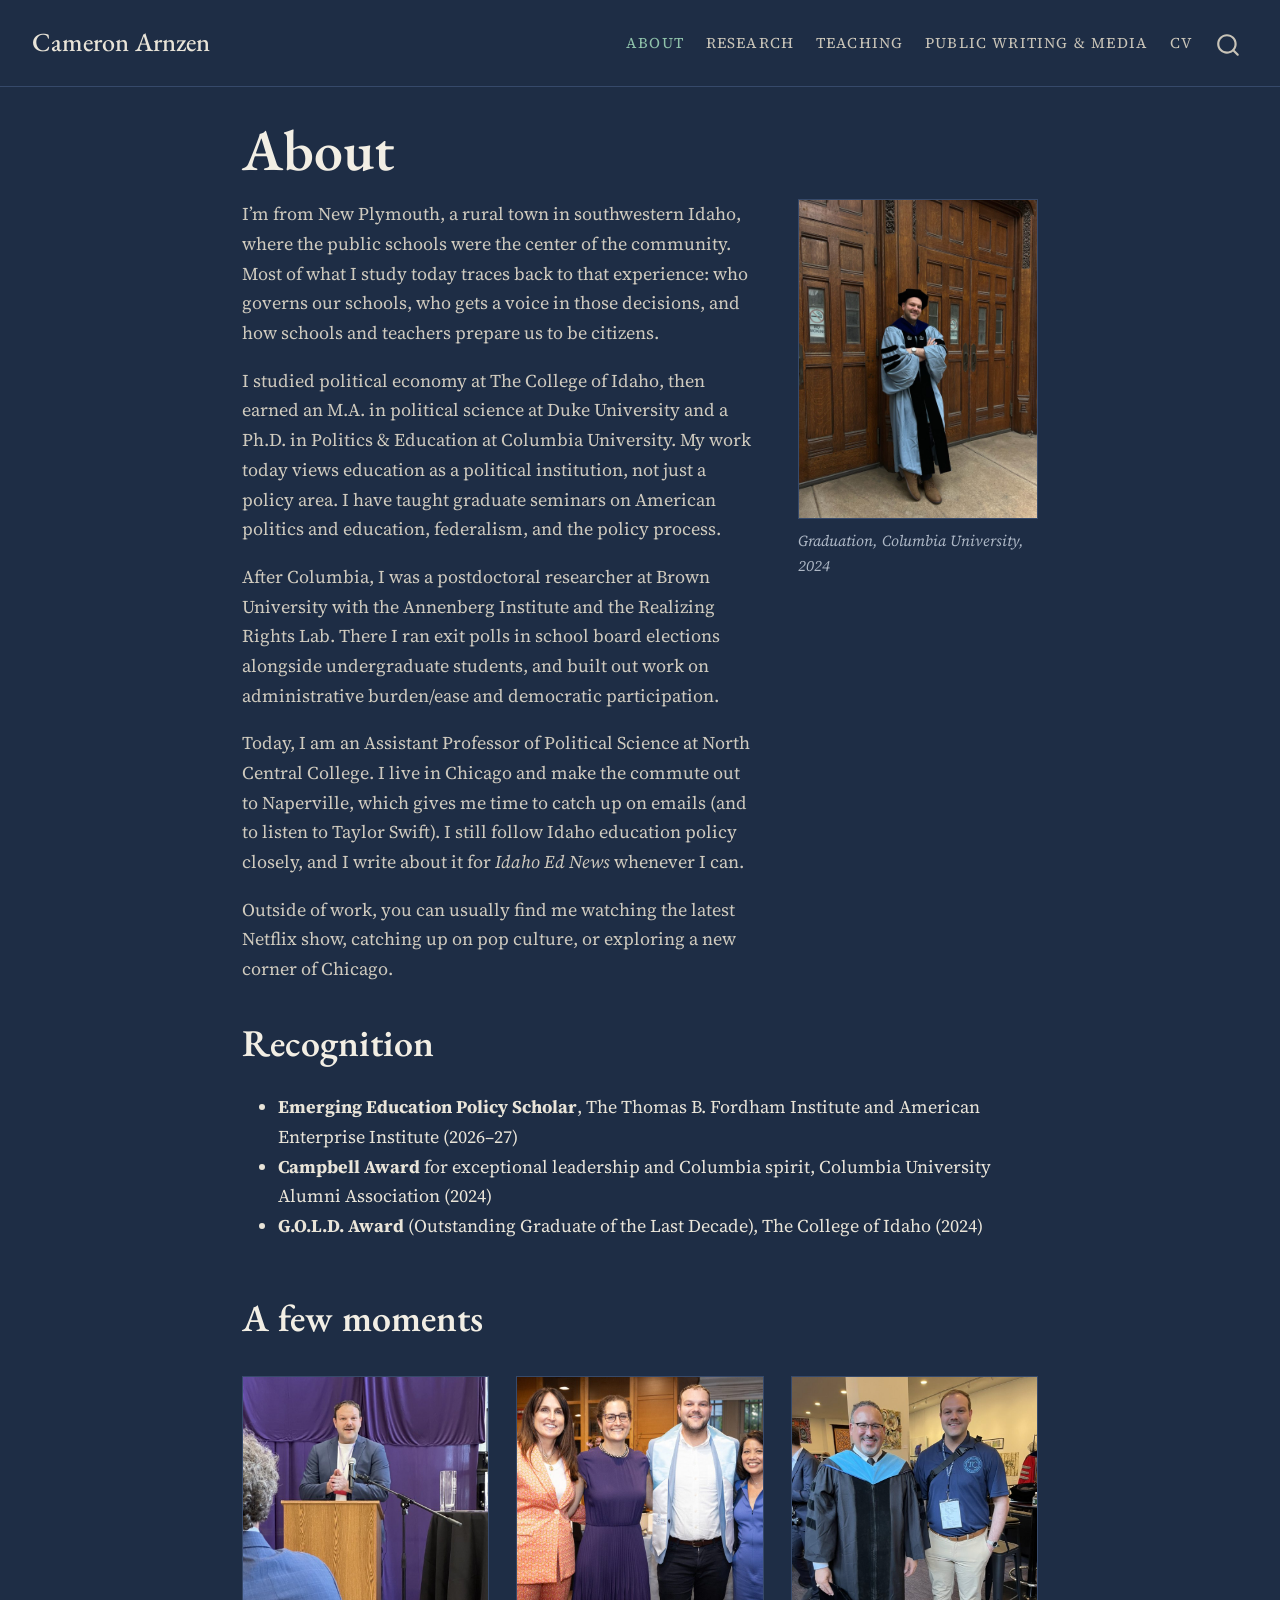
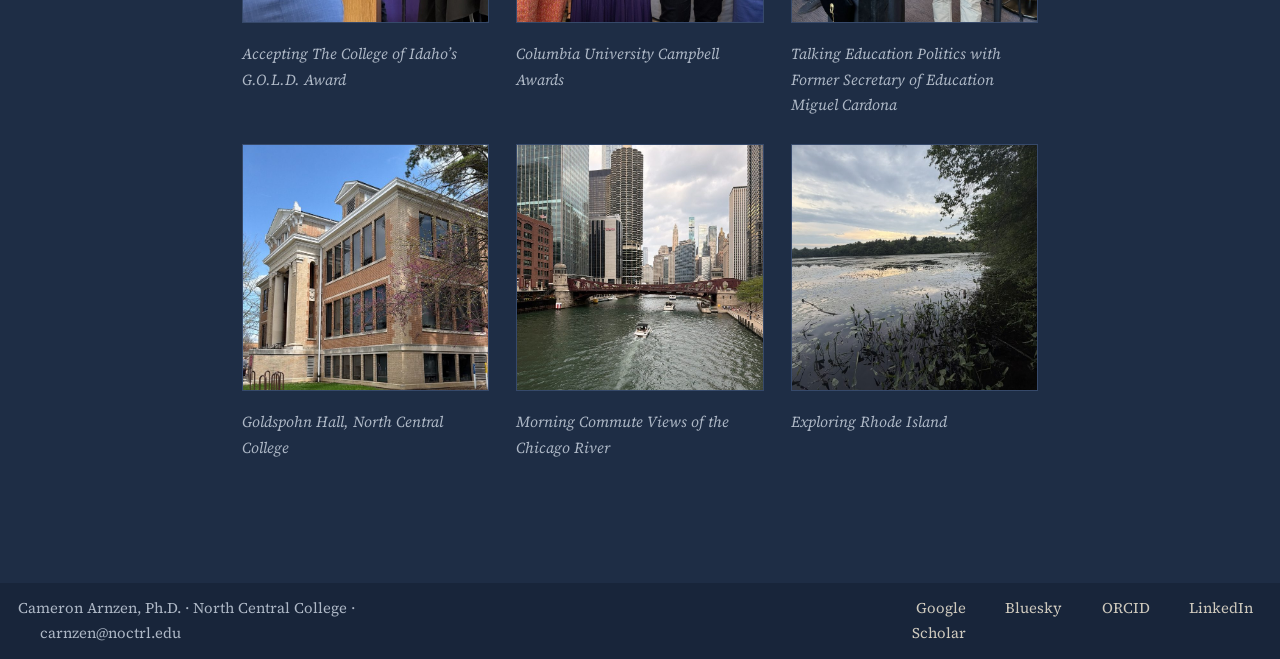
==== commit a07344ce: "Update from CV; add talks and reports" ====
--- a/docs/about.html
+++ b/docs/about.html
@@ -173,8 +173,9 @@
 <section id="recognition" class="level2">
 <h2 class="anchored" data-anchor-id="recognition">Recognition</h2>
 <ul>
-<li><strong>Campbell Award</strong>, Columbia Alumni Association</li>
-<li><strong>G.O.L.D. Award</strong> (Graduate of the Last Decade), The College of Idaho</li>
+<li><strong>Emerging Education Policy Scholar</strong>, The Thomas B. Fordham Institute and American Enterprise Institute (2026–27)</li>
+<li><strong>Campbell Award</strong> for exceptional leadership and Columbia spirit, Columbia University Alumni Association (2024)</li>
+<li><strong>G.O.L.D. Award</strong> (Outstanding Graduate of the Last Decade), The College of Idaho (2024)</li>
 </ul>
 </section>
 <section id="a-few-moments" class="level2">
